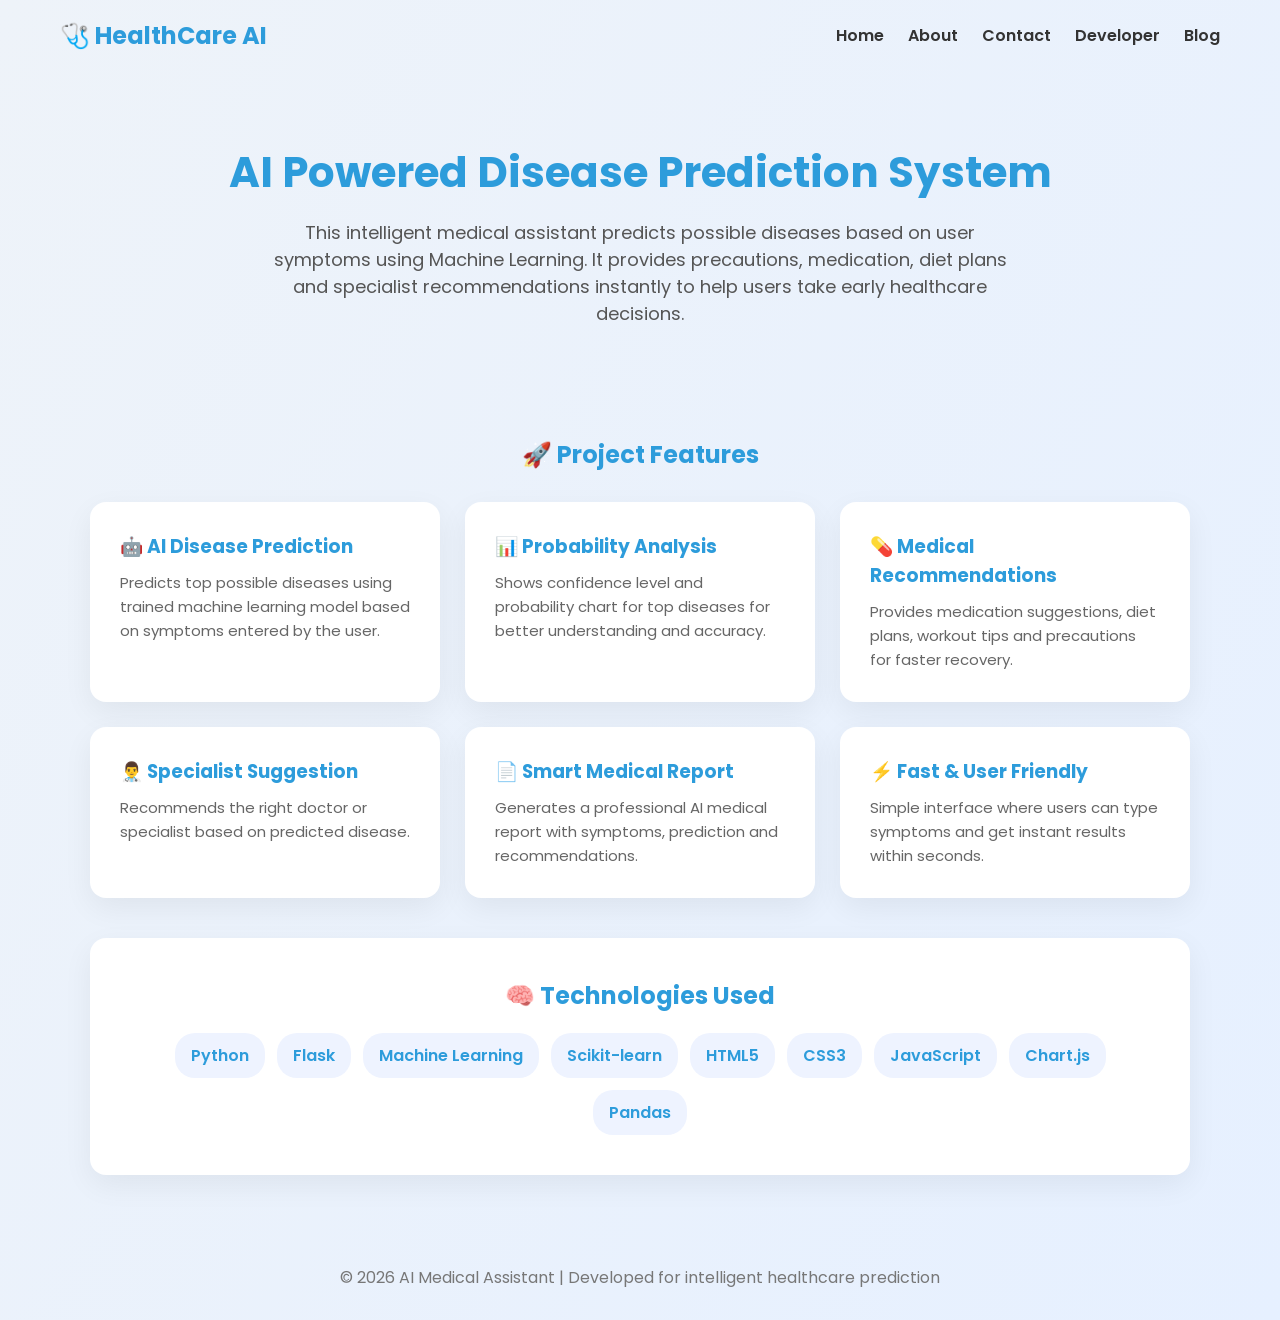
==== templates/about.html @ 50dda0c6 "first commit" ====
<!DOCTYPE html>
<html lang="en">
<head>
<meta charset="UTF-8">
<meta name="viewport" content="width=device-width, initial-scale=1.0">
<title>About | AI Medical Assistant</title>

<link href="https://fonts.googleapis.com/css2?family=Poppins:wght@300;400;600;700&display=swap" rel="stylesheet">

<style>
*{margin:0;padding:0;box-sizing:border-box;font-family:'Poppins',sans-serif;}

body{
background:linear-gradient(120deg,#eef3f9,#e6f0ff);
color:#333;
}

/* NAVBAR */
.navbar{
display:flex;
justify-content:space-between;
align-items:center;
padding:18px 60px;


}

.navbar h2{color:#2d9cdb;}
.navbar a{
text-decoration:none;
color:#333;
font-weight:600;
margin-left:20px;
}

/* HERO */
.hero{
padding:70px 20px;
text-align:center;
}

.hero h1{
font-size:42px;
color:#2d9cdb;
margin-bottom:15px;
}

.hero p{
font-size:18px;
max-width:750px;
margin:auto;
color:#555;
}

/* CARDS */
.container{
width:1100px;
margin:40px auto;
}

.grid{
display:grid;
grid-template-columns:repeat(auto-fit,minmax(260px,1fr));
gap:25px;
margin-top:30px;
}

.card{
background:white;
padding:30px;
border-radius:16px;
box-shadow:0 10px 30px rgba(0,0,0,0.06);
transition:0.3s;
}

.card:hover{
transform:translateY(-8px);
}

.card h3{
color:#2d9cdb;
margin-bottom:10px;
}

.card p{
color:#666;
font-size:15px;
line-height:1.6;
}

/* TECH STACK */
.tech{
background:white;
padding:40px;
border-radius:16px;
box-shadow:0 10px 30px rgba(0,0,0,0.06);
margin-top:40px;
text-align:center;
}

.tech h2{color:#2d9cdb;margin-bottom:20px;}

.badges{
display:flex;
flex-wrap:wrap;
justify-content:center;
gap:12px;
margin-top:15px;
}

.badge{
background:#eef3ff;
padding:10px 16px;
border-radius:20px;
font-weight:600;
color:#2d9cdb;
}

/* FOOTER */
.footer{
text-align:center;
padding:30px;
margin-top:60px;
color:#777;
}

</style>
</head>

<body>

<!-- NAVBAR -->
<div class="navbar">
<h2>🩺 HealthCare AI</h2><div>
<a class="nav-link d-inline" href="/">Home</a>
<a class="nav-link d-inline" href="/about">About</a>
<a class="nav-link d-inline" href="/contact">Contact</a>
<a class="nav-link d-inline" href="/developer">Developer</a>
<a class="nav-link d-inline" href="/blog">Blog</a>
</div>
</div>

<!-- HERO -->
<section class="hero">
<h1>AI Powered Disease Prediction System</h1>
<p>
This intelligent medical assistant predicts possible diseases based on user symptoms
using Machine Learning. It provides precautions, medication, diet plans and specialist
recommendations instantly to help users take early healthcare decisions.
</p>
</section>

<div class="container">

<!-- FEATURES -->
<h2 style="text-align:center;color:#2d9cdb;">🚀 Project Features</h2>

<div class="grid">

<div class="card">
<h3>🤖 AI Disease Prediction</h3>
<p>Predicts top possible diseases using trained machine learning model based on symptoms entered by the user.</p>
</div>

<div class="card">
<h3>📊 Probability Analysis</h3>
<p>Shows confidence level and probability chart for top diseases for better understanding and accuracy.</p>
</div>

<div class="card">
<h3>💊 Medical Recommendations</h3>
<p>Provides medication suggestions, diet plans, workout tips and precautions for faster recovery.</p>
</div>

<div class="card">
<h3>👨‍⚕️ Specialist Suggestion</h3>
<p>Recommends the right doctor or specialist based on predicted disease.</p>
</div>

<div class="card">
<h3>📄 Smart Medical Report</h3>
<p>Generates a professional AI medical report with symptoms, prediction and recommendations.</p>
</div>

<div class="card">
<h3>⚡ Fast & User Friendly</h3>
<p>Simple interface where users can type symptoms and get instant results within seconds.</p>
</div>

</div>

<!-- TECH STACK -->
<div class="tech">
<h2>🧠 Technologies Used</h2>

<div class="badges">
<span class="badge">Python</span>
<span class="badge">Flask</span>
<span class="badge">Machine Learning</span>
<span class="badge">Scikit-learn</span>
<span class="badge">HTML5</span>
<span class="badge">CSS3</span>
<span class="badge">JavaScript</span>
<span class="badge">Chart.js</span>
<span class="badge">Pandas</span>
</div>
</div>

</div>

<!-- FOOTER -->
<div class="footer">
© 2026 AI Medical Assistant | Developed for intelligent healthcare prediction
</div>

</body>
</html>
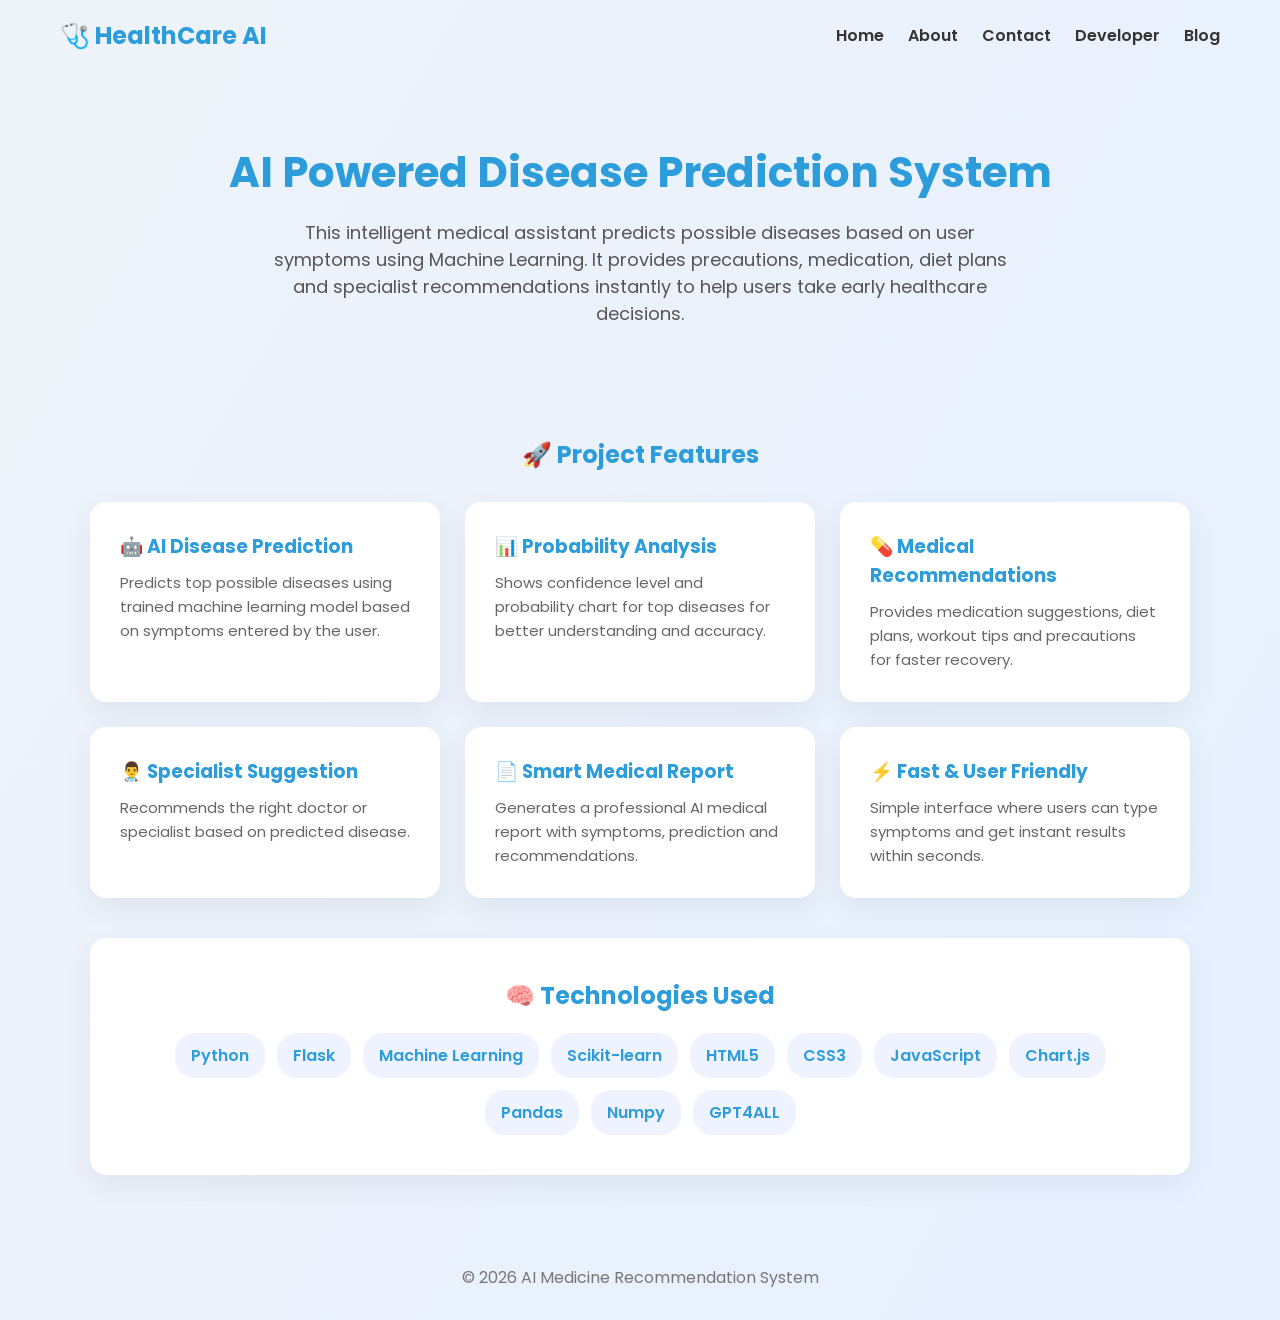
==== commit a9177afd: "chatbot GPT4ALL" ====
--- a/templates/about.html
+++ b/templates/about.html
@@ -8,121 +8,133 @@
 <link href="https://fonts.googleapis.com/css2?family=Poppins:wght@300;400;600;700&display=swap" rel="stylesheet">
 
 <style>
-*{margin:0;padding:0;box-sizing:border-box;font-family:'Poppins',sans-serif;}
-
-body{
-background:linear-gradient(120deg,#eef3f9,#e6f0ff);
-color:#333;
-}
-
-/* NAVBAR */
-.navbar{
-display:flex;
-justify-content:space-between;
-align-items:center;
-padding:18px 60px;
-
-
-}
-
-.navbar h2{color:#2d9cdb;}
-.navbar a{
-text-decoration:none;
-color:#333;
-font-weight:600;
-margin-left:20px;
-}
-
-/* HERO */
-.hero{
-padding:70px 20px;
-text-align:center;
-}
-
-.hero h1{
-font-size:42px;
-color:#2d9cdb;
-margin-bottom:15px;
-}
-
-.hero p{
-font-size:18px;
-max-width:750px;
-margin:auto;
-color:#555;
-}
-
-/* CARDS */
-.container{
-width:1100px;
-margin:40px auto;
-}
-
-.grid{
-display:grid;
-grid-template-columns:repeat(auto-fit,minmax(260px,1fr));
-gap:25px;
-margin-top:30px;
-}
-
-.card{
-background:white;
-padding:30px;
-border-radius:16px;
-box-shadow:0 10px 30px rgba(0,0,0,0.06);
-transition:0.3s;
-}
-
-.card:hover{
-transform:translateY(-8px);
-}
-
-.card h3{
-color:#2d9cdb;
-margin-bottom:10px;
-}
-
-.card p{
-color:#666;
-font-size:15px;
-line-height:1.6;
-}
-
-/* TECH STACK */
-.tech{
-background:white;
-padding:40px;
-border-radius:16px;
-box-shadow:0 10px 30px rgba(0,0,0,0.06);
-margin-top:40px;
-text-align:center;
-}
-
-.tech h2{color:#2d9cdb;margin-bottom:20px;}
-
-.badges{
-display:flex;
-flex-wrap:wrap;
-justify-content:center;
-gap:12px;
-margin-top:15px;
-}
-
-.badge{
-background:#eef3ff;
-padding:10px 16px;
-border-radius:20px;
-font-weight:600;
-color:#2d9cdb;
-}
-
-/* FOOTER */
-.footer{
-text-align:center;
-padding:30px;
-margin-top:60px;
-color:#777;
-}
+        *{margin:0;padding:0;box-sizing:border-box;font-family:'Poppins',sans-serif;}
+
+        body{
+        background:linear-gradient(120deg,#eef3f9,#e6f0ff);
+        color:#333;
+        }
+
+        /* NAVBAR */
+        .navbar{
+        display:flex;
+        justify-content:space-between;
+        align-items:center;
+        padding:18px 60px;
+        }
+
+        .navbar h2{color:#2d9cdb;}
+        .navbar a{
+        text-decoration:none;
+        color:#333;
+        font-weight:600;
+        margin-left:20px;
+        }
+        .nav-link {
+          margin-left: 15px;
+          text-decoration: none;
+          color: black;
+          font-weight: 600;
+          transition: color 0.3s;
+        }
+
+        .nav-link.active {
+          color: #2d9cdb; /* Highlight color */
+        }
+
+        .nav-link:hover {
+          color: #2d9cdb;
+        }
+        /* HERO */
+        .hero{
+        padding:70px 20px;
+        text-align:center;
+        }
+
+        .hero h1{
+        font-size:42px;
+        color:#2d9cdb;
+        margin-bottom:15px;
+        }
+
+        .hero p{
+        font-size:18px;
+        max-width:750px;
+        margin:auto;
+        color:#555;
+        }
+
+        /* CARDS */
+        .container{
+        width:1100px;
+        margin:40px auto;
+        }
+
+        .grid{
+        display:grid;
+        grid-template-columns:repeat(auto-fit,minmax(260px,1fr));
+        gap:25px;
+        margin-top:30px;
+        }
+
+        .card{
+        background:white;
+        padding:30px;
+        border-radius:16px;
+        box-shadow:0 10px 30px rgba(0,0,0,0.06);
+        transition:0.3s;
+        }
+
+        .card:hover{
+        transform:translateY(-8px);
+        }
+
+        .card h3{
+        color:#2d9cdb;
+        margin-bottom:10px;
+        }
+
+        .card p{
+        color:#666;
+        font-size:15px;
+        line-height:1.6;
+        }
+
+        /* TECH STACK */
+        .tech{
+        background:white;
+        padding:40px;
+        border-radius:16px;
+        box-shadow:0 10px 30px rgba(0,0,0,0.06);
+        margin-top:40px;
+        text-align:center;
+        }
+
+        .tech h2{color:#2d9cdb;margin-bottom:20px;}
+
+        .badges{
+        display:flex;
+        flex-wrap:wrap;
+        justify-content:center;
+        gap:12px;
+        margin-top:15px;
+        }
+
+        .badge{
+        background:#eef3ff;
+        padding:10px 16px;
+        border-radius:20px;
+        font-weight:600;
+        color:#2d9cdb;
+        }
+
+        /* FOOTER */
+        .footer{
+        text-align:center;
+        padding:30px;
+        margin-top:60px;
+        color:#777;
+        }
 
 </style>
 </head>
@@ -203,6 +215,8 @@
 <span class="badge">JavaScript</span>
 <span class="badge">Chart.js</span>
 <span class="badge">Pandas</span>
+<span class="badge">Numpy</span>
+<span class="badge">GPT4ALL</span>
 </div>
 </div>
 
@@ -210,7 +224,7 @@
 
 <!-- FOOTER -->
 <div class="footer">
-© 2026 AI Medical Assistant | Developed for intelligent healthcare prediction
+    © 2026 AI Medicine Recommendation System
 </div>
 
 </body>
